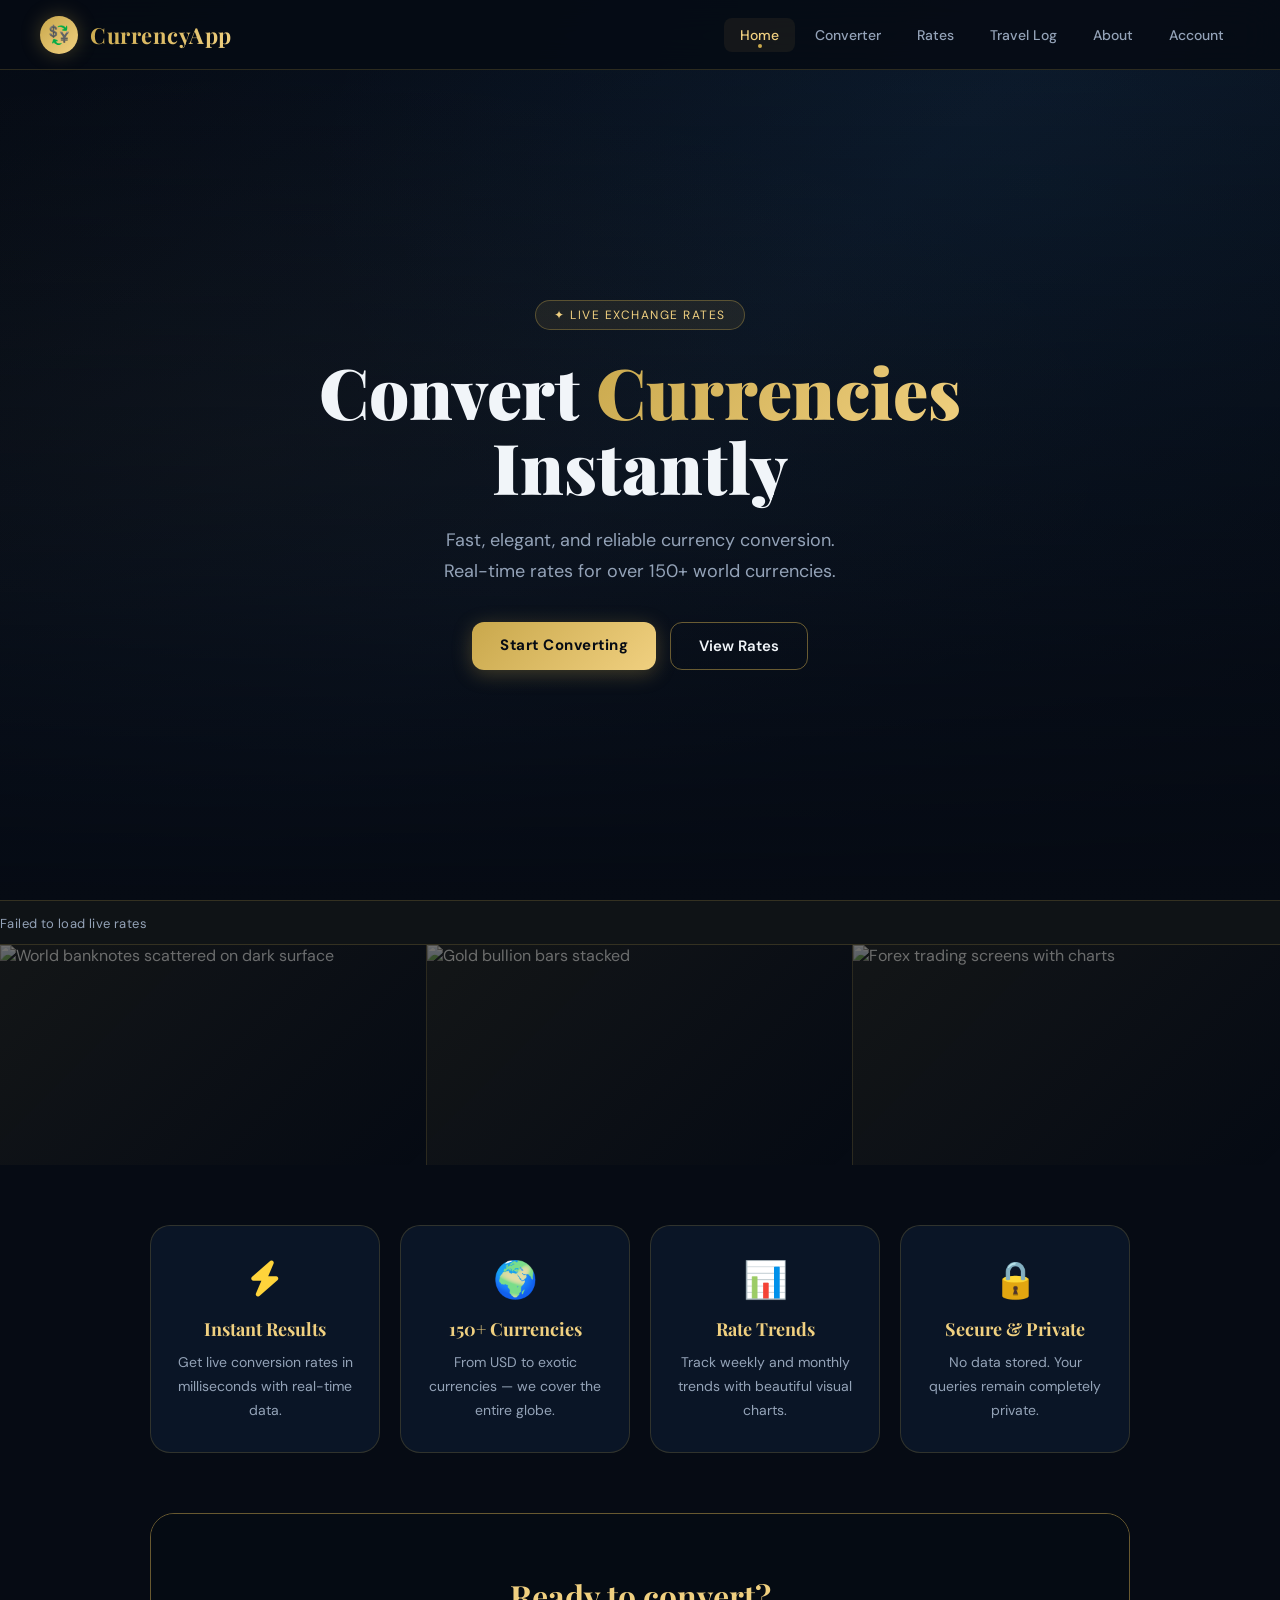
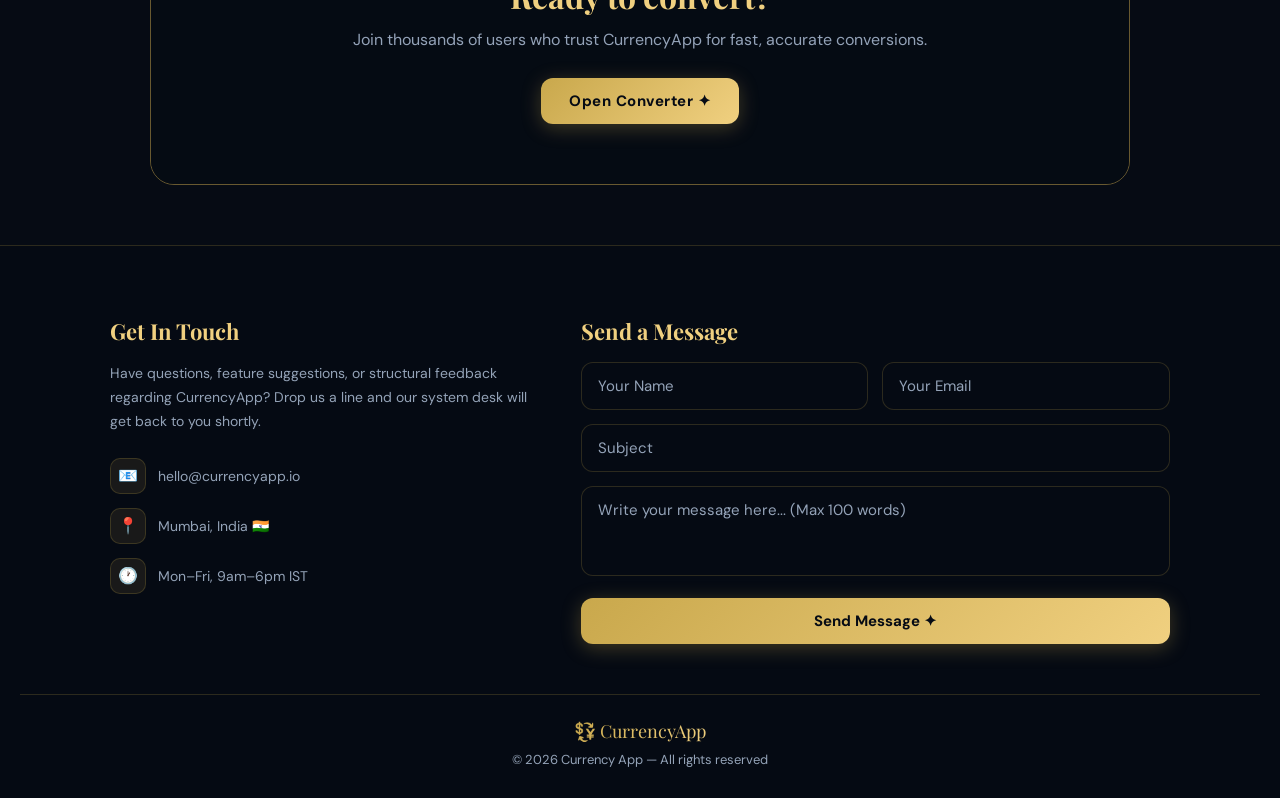
==== index.html @ 925cbc13 "first commit" ====
<!DOCTYPE html>
<html lang="en">
<head>
<meta charset="UTF-8">
<meta name="viewport" content="width=device-width, initial-scale=1.0">
<title>Currency Converter — Home</title>
<link rel="stylesheet" href="style.css">
<link rel="stylesheet"
href="https://cdnjs.cloudflare.com/ajax/libs/font-awesome/6.5.1/css/all.min.css">
<link rel="stylesheet" href="https://cdn.jsdelivr.net/npm/jsvectormap/dist/css/jsvectormap.min.css">
<script src="https://cdn.jsdelivr.net/npm/jsvectormap"></script>
<script src="https://cdn.jsdelivr.net/npm/jsvectormap/dist/maps/world-merc.js"></script>

<style>
  
.hero {
  position: relative;
  min-height: calc(100vh - 70px);
  display: flex;
  align-items: center;
  justify-content: center;
  text-align: center;
  overflow: hidden;
  padding: 60px 20px;
}
.hero-bg {
  position: absolute;
  inset: 0;
  z-index: 0;
  opacity: 1; 
  background: transparent;
}
.jvm-container {
  width: 100%;
  height: 100%;
}
@keyframes slowZoom {
  from { transform: scale(1.05); }
  to   { transform: scale(1.13); }
}
.hero-overlay {
  position: absolute;
  inset: 0;
  background: linear-gradient(to bottom, rgba(6,11,20,0.3) 0%, rgba(6,11,20,0.6) 60%, rgba(6,11,20,1) 100%);
  z-index: 1;
}
.hero-content { position: relative; z-index: 2; max-width: 720px; }
.hero-badge {
  display: inline-flex;
  align-items: center;
  gap: 8px;
  background: rgba(201,168,76,0.1);
  border: 1px solid rgba(201,168,76,0.35);
  border-radius: 100px;
  padding: 6px 18px;
  font-size: 12px;
  color: var(--gold-light);
  letter-spacing: 1.5px;
  text-transform: uppercase;
  margin-bottom: 24px;
  animation: fadeUp 0.5s ease both;
}
.hero h2 {
  font-family: 'Playfair Display', serif;
  font-size: clamp(40px, 6vw, 70px);
  font-weight: 900;
  line-height: 1.08;
  color: var(--text-bright);
  margin-bottom: 20px;
  animation: fadeUp 0.6s 0.1s ease both;
}
.hero h2 span {
  background: linear-gradient(135deg, var(--gold), var(--gold-light));
  -webkit-background-clip: text;
  -webkit-text-fill-color: transparent;
  background-clip: text;
}
.hero p {
  color: var(--text-muted);
  font-size: 18px;
  line-height: 1.7;
  margin-bottom: 36px;
  animation: fadeUp 0.6s 0.2s ease both;
}
.hero-buttons {
  display: flex;
  gap: 14px;
  justify-content: center;
  flex-wrap: wrap;
  animation: fadeUp 0.6s 0.3s ease both;
}
.btn-outline {
  display: inline-block;
  padding: 13px 28px;
  background: transparent;
  color: var(--text-bright);
  border: 1px solid var(--border-strong);
  border-radius: 12px;
  font-family: 'DM Sans', sans-serif;
  font-size: 15px;
  font-weight: 600;
  text-decoration: none;
  transition: all 0.25s ease;
}
.btn-outline:hover {
  background: rgba(255,255,255,0.05);
  border-color: var(--gold);
  color: var(--gold-light);
}
/* TICKER */
.ticker-strip {
  background: rgba(201,168,76,0.05);
  border-top: 1px solid var(--border);
  border-bottom: 1px solid var(--border);
  padding: 11px 0;
  overflow: hidden;
  white-space: nowrap;
}
.ticker-inner {
  display: inline-block;
  animation: ticker 30s linear infinite;
  font-size: 13px;
  color: var(--text-muted);
  letter-spacing: 0.4px;
}
.ticker-inner span { margin: 0 28px; }
.ticker-inner .up { color: #4ade80; }
.ticker-inner .down { color: #f87171; }
.ticker-inner .stable {
  color: #facc15;
}
@keyframes ticker { from { transform: translateX(0); } to { transform: translateX(-50%); } }
/* IMAGE STRIP */
.img-strip {
  display: grid;
  grid-template-columns: 1fr 1fr 1fr;
  height: 220px;
  overflow: hidden;
}
.img-strip div { overflow: hidden; position: relative; }
.img-strip div img {
  width: 100%;
  height: 100%;
  object-fit: cover;
  opacity: 0.55;
  filter: brightness(0.75) saturate(0.7);
  transition: transform 0.6s ease, opacity 0.4s;
}
.img-strip div:hover img { transform: scale(1.06); opacity: 0.75; }
.img-strip div::after {
  content: '';
  position: absolute;
  inset: 0;
  background: linear-gradient(135deg, rgba(201,168,76,0.07), transparent);
  pointer-events: none;
}
.img-strip div:not(:last-child) { border-right: 1px solid var(--border); }
/* FEATURES */
.features {
  display: grid;
  grid-template-columns: repeat(auto-fit, minmax(220px, 1fr));
  gap: 20px;
  padding: 60px 40px;
  max-width: 1060px;
  margin: 0 auto;
}
.feature-box {
  background: var(--bg-card);
  border: 1px solid var(--border);
  border-radius: 20px;
  padding: 30px 24px;
  text-align: center;
  transition: all 0.3s ease;
}
.feature-box:hover {
  border-color: var(--gold);
  transform: translateY(-6px);
  box-shadow: 0 16px 40px var(--gold-glow);
}
.feature-box .icon { font-size: 36px; margin-bottom: 14px; display: block; }
.feature-box h3 { font-family: 'Playfair Display', serif; font-size: 18px; color: var(--gold-light); margin-bottom: 10px; }
.feature-box p { color: var(--text-muted); font-size: 14px; line-height: 1.7; }
/* CTA */
.cta-section { max-width: 1060px; margin: 0 auto 60px; padding: 0 40px; }
.cta-inner {
  position: relative;
  border-radius: 24px;
  overflow: hidden;
  padding: 60px 50px;
  text-align: center;
  border: 1px solid var(--border-strong);
}
.cta-inner::before {
  content: '';
  position: absolute;
  inset: 0;
  /* Dark aerial city skyline at night — glittering gold lights */
  background: url('https://images.unsplash.com/photo-1477959858617-67f85cf4f1df?w=1200&auto=format&fit=crop&q=80') no-repeat center/cover;
  opacity: 0.18;
  z-index: 0;
}
.cta-inner::after {
  content: '';
  position: absolute;
  inset: 0;
  background: rgba(6,11,20,0.82);
  z-index: 1;
}
.cta-inner > * { position: relative; z-index: 2; }
.cta-inner h3 { font-family: 'Playfair Display', serif; font-size: 32px; color: var(--gold-light); margin-bottom: 12px; }
.cta-inner p { color: var(--text-muted); font-size: 16px; margin-bottom: 28px; }
</style>
</head>
<body>

<header>
  <div class="header-logo">
    <div class="logo-icon">💱</div>
    <h1>CurrencyApp</h1>
  </div>
  <nav>
  <a href="index.html" class="active">Home</a>
  <a href="converter.html">Converter</a>
  <a href="rates.html">Rates</a>
  <a href="travel.html">Travel Log</a>
  <a href="about.html">About</a>
  <a href="login.html" id="nav-auth-link">Account</a>
</nav>
</header>

<section class="hero">
  <div class="hero-bg" id="hero-map"></div>
  <div class="hero-overlay"></div>
  <div class="hero-content">
    <div class="hero-badge">✦ Live Exchange Rates</div>
    <h2>Convert <span>Currencies</span><br>Instantly</h2>
    <p>Fast, elegant, and reliable currency conversion.<br>Real-time rates for over 150+ world currencies.</p>
    <div class="hero-buttons">
      <a href="converter.html" class="btn">Start Converting</a>
      <a href="rates.html" class="btn-outline">View Rates</a>
    </div>
  </div>
</section>

<div class="ticker-strip">
  <div class="ticker-inner" id="ticker">
  </div>
</div>

<!-- 3 unique dark finance images -->
<div class="img-strip">
  <div><img src="https://images.unsplash.com/photo-1567427017947-545c5f8d16ad?w=600&auto=format&fit=crop&q=80" alt="World banknotes scattered on dark surface"></div>
  <div><img src="https://images.unsplash.com/photo-1610375461246-83df859d849d?w=600&auto=format&fit=crop&q=80" alt="Gold bullion bars stacked"></div>
  <div><img src="https://images.unsplash.com/photo-1611974789855-9c2a0a7236a3?w=600&auto=format&fit=crop&q=80" alt="Forex trading screens with charts"></div>
</div>

<div class="features">
  <div class="feature-box"><span class="icon"><i class="fa-solid fa-bolt" style="color: rgb(255,212,59)"></i></span><h3>Instant Results</h3><p>Get live conversion rates in milliseconds with real-time data.</p></div>
  <div class="feature-box"><span class="icon">🌍</span><h3>150+ Currencies</h3><p>From USD to exotic currencies — we cover the entire globe.</p></div>
  <div class="feature-box"><span class="icon">📊</span><h3>Rate Trends</h3><p>Track weekly and monthly trends with beautiful visual charts.</p></div>
  <div class="feature-box"><span class="icon">🔒</span><h3>Secure & Private</h3><p>No data stored. Your queries remain completely private.</p></div>
</div>

<div class="cta-section">
  <div class="cta-inner">
    <h3>Ready to convert?</h3>
    <p>Join thousands of users who trust CurrencyApp for fast, accurate conversions.</p>
    <a href="converter.html" class="btn">Open Converter ✦</a>
  </div>
</div>

<footer>
  <div class="footer-contact-wrapper">
    <div class="footer-info-col">
      <h3>Get In Touch</h3>
      <p>Have questions, feature suggestions, or structural feedback regarding CurrencyApp? Drop us a line and our system desk will get back to you shortly.</p>
      
      <div class="contact-detail">
        <div class="ico">📧</div>
        <span>hello@currencyapp.io</span>
      </div>
      <div class="contact-detail" style="margin-top: 12px;">
        <div class="ico">📍</div>
        <span>Mumbai, India 🇮🇳</span>
      </div>
      <div class="contact-detail" style="margin-top: 12px;">
        <div class="ico">🕐</div>
        <span>Mon–Fri, 9am–6pm IST</span>
      </div>
    </div>

    <div class="footer-form-col">
      <h3>Send a Message</h3>
      <div class="form-group">
        <div class="form-row">
          <input type="text" placeholder="Your Name" id="footer-name">
          <input type="email" placeholder="Your Email" id="footer-email">
        </div>
        <input type="text" placeholder="Subject" id="footer-subject">
        <textarea placeholder="Write your message here... (Max 100 words)" rows="3" id="footer-message" style="min-height: 90px;" oninput="optimizeTextArea(this)"></textarea>
        <button type="button" onclick="handleFooterSubmit(this)">Send Message ✦</button>
        <p id="footer-success-msg">✅ Message sent! We'll get back to you soon.</p>
      </div>
    </div>
  </div>

  <div class="footer-inner" style="margin-top: 30px; padding-top: 24px; border-top: 1px solid var(--border);">
    <div class="footer-logo">💱 CurrencyApp</div>
    <p>© 2026 Currency App — All rights reserved</p>
  </div>
</footer>
<script>
  function optimizeTextArea(element) {
  // 1. Automatic height adjustment
  element.style.height = 'auto';
  element.style.height = element.scrollHeight + 'px';

  // 2. Strict 100-word limit control
  const maxWords = 100;
  const wordsArray = element.value.trim().split(/\s+/);
  
  if (wordsArray.length > maxWords && wordsArray[0] !== "") {
    element.value = wordsArray.slice(0, maxWords).join(" ");
    
    // Re-trigger height check following text truncation
    element.style.height = 'auto';
    element.style.height = element.scrollHeight + 'px';
  }
}

function handleFooterSubmit(btn) {
  var name = document.getElementById('footer-name').value.trim();
  var email = document.getElementById('footer-email').value.trim();
  var msgBox = document.getElementById('footer-success-msg');
  
  if (!name || !email) {
    btn.textContent = 'Please fill required fields';
    setTimeout(function() { btn.textContent = 'Send Message ✦'; }, 2000);
    return;
  }
  
  btn.textContent = 'Sending...';
  btn.disabled = true;
  
  setTimeout(function() {
    btn.textContent = '✓ Sent!';
    msgBox.style.display = 'block';
    
    // Clean fields up automatically following a submission confirmation trigger 
    document.getElementById('footer-name').value = "";
    document.getElementById('footer-email').value = "";
    document.getElementById('footer-subject').value = "";
    document.getElementById('footer-message').value = "";
  }, 1000);
}

let previousRates = {};
let mapInstance = null; // Keeps track of our map instance

const currencyPairs = ["INR", "EUR", "GBP", "JPY", "AUD", "CAD", "AED", "SGD", "CHF"];

// Financial Hub coordinates for Map Markers [Latitude, Longitude]
const financialHubs = [
  { code: 'USD', name: 'New York (USD)', coords: [40.7128, -74.0060] },
  { code: 'INR', name: 'Mumbai (INR)', coords: [19.0760, 72.8777] },
  { code: 'GBP', name: 'London (GBP)', coords: [51.5074, -0.1278] },
  { code: 'EUR', name: 'Frankfurt (EUR)', coords: [50.1109, 8.6821] },
  { code: 'JPY', name: 'Tokyo (JPY)', coords: [35.6762, 139.6503] },
  { code: 'AUD', name: 'Sydney (AUD)', coords: [-33.8688, 151.2093] },
  { code: 'CAD', name: 'Toronto (CAD)', coords: [43.6532, -79.3832] },
  { code: 'AED', name: 'Dubai (AED)', coords: [25.2048, 55.2708] },
  { code: 'SGD', name: 'Singapore (SGD)', coords: [1.3521, 103.8198] }
];

async function loadTicker() {
  const ticker = document.getElementById("ticker");
  
  try {
    const response = await fetch("https://open.er-api.com/v6/latest/USD");
    const data = await response.json();
    let tickerHTML = "";
    currencyPairs.forEach(currency => {
      const rate = data.rates[currency];
      let symbol = "●";
      let className = "stable";
      const previous = previousRates[currency];

      if(previous !== undefined){
        if(rate > previous){ symbol = "▲"; className = "up"; }
        else if(rate < previous){ symbol = "▼"; className = "down"; }
      }
      previousRates[currency] = rate;
      tickerHTML += `<span>USD/${currency} &nbsp;<b class="${className}">${symbol} ${rate.toFixed(2)}</b></span>`;
    });
    ticker.innerHTML = tickerHTML + tickerHTML;
    renderWorldMap(data.rates);
  } catch (error) {
    console.log(error);
    ticker.innerHTML = "Failed to load live rates";
  }
}

function renderWorldMap(rates) {
  if (mapInstance) {
    document.getElementById('hero-map').innerHTML = '';
  }

  const updatedMarkers = financialHubs.map(hub => {
    const liveRate = hub.code === 'USD' ? 1.00 : rates[hub.code];
    return {
      name: `${hub.name}: ${liveRate ? liveRate.toFixed(2) : 'N/A'}`,
      coords: hub.coords
    };
  });

  mapInstance = new jsVectorMap({
    selector: '#hero-map',
    map: 'world_merc',
    backgroundColor: 'transparent',
    zoomOnScroll: false,
    zoomButtons: false,
    regionStyle: {
      initial: {
        fill: '#0f172a',          
        stroke: '#c9a84c',  
        strokeWidth: 0.4,
        fillOpacity: 0.85
      },
      hover: {
        fill: '#1e293b'
      }
    },
    markers: updatedMarkers,
    markerStyle: {
      initial: {
        fill: '#c9a84c', 
        stroke: 'rgba(240, 208, 128, 0.4)', 
        strokeWidth: 4,
        r: 5
      },
      hover: {
        fill: '#f0d080',   
        stroke: '#f0d080',
        strokeWidth: 2,
        r: 7
      }
    },
    labels: {
      markers: {
        render: marker => marker.name.split(':')[0] 
      }
    }
  });
}
loadTicker();
setInterval(loadTicker, 60000);
</script>
</body>
</html>
---- style.css ----
/* ================================
   CURRENCY APP — STYLE SHEET
   ================================ */

@import url('https://fonts.googleapis.com/css2?family=Playfair+Display:wght@400;700;900&family=DM+Sans:wght@300;400;500;600&display=swap');


/* ── 1. COLOR & THEME VARIABLES ──
   Define all colors here once.
   Use var(--name) anywhere below. */
:root {
  --bg-deep:       #060b14;               /* darkest background */
  --bg-dark:       #0d1a2d;               /* slightly lighter background */
  --bg-card:       rgba(13,26,45,0.75);   /* card/panel background */
  --gold:          #c9a84c;               /* main gold color */
  --gold-light:    #f0d080;               /* lighter gold for text */
  --gold-glow:     rgba(201,168,76,0.3);  /* gold glow for shadows */
  --text-bright:   #f1f5f9;              /* main white text */
  --text-muted:    #94a3b8;              /* grey/dim text */
  --border:        rgba(201,168,76,0.2);  /* subtle gold border */
  --border-strong: rgba(201,168,76,0.5);  /* brighter gold border */
  --shadow:        0 20px 60px rgba(0,0,0,0.8);
}


/* ── 2. RESET ──
   Remove default browser spacing on everything. */
*, *::before, *::after {
  box-sizing: border-box;
  margin: 0;
  padding: 0;
}

html { scroll-behavior: smooth; }


/* ── 3. BODY ──
   Base page styles + background gradient. */
body {
  font-family: 'DM Sans', sans-serif;
  background: var(--bg-deep);
  color: var(--text-bright);
  min-height: 100vh;
  overflow-x: hidden;
}

/* Decorative glowing gradient placed behind everything */
body::before {
  content: '';
  position: fixed;
  inset: 0;
  background:
    radial-gradient(ellipse at 20% 50%, rgba(201,168,76,0.06) 0%, transparent 60%),
    radial-gradient(ellipse at 80% 20%, rgba(56,189,248,0.05) 0%, transparent 50%),
    linear-gradient(135deg, #060b14 0%, #0d1a2d 50%, #060b14 100%);
  z-index: -2;
  pointer-events: none;
}


/* ── 4. HEADER ── */
header {
  position: sticky;
  top: 0;
  z-index: 100;
  height: 70px;
  padding: 0 40px;
  display: flex;
  align-items: center;
  justify-content: space-between;
  background: rgba(6,11,20,0.92);
  backdrop-filter: blur(20px);
  border-bottom: 1px solid var(--border);
}

/* Logo row (icon + app name) */
.header-logo { display: flex; align-items: center; gap: 12px; }

.logo-icon {
  width: 38px;
  height: 38px;
  border-radius: 50%;
  background: linear-gradient(135deg, var(--gold), var(--gold-light));
  display: flex;
  align-items: center;
  justify-content: center;
  font-size: 18px;
  box-shadow: 0 0 20px var(--gold-glow);
}

/* Reusable gold gradient text — used on h1, footer logo, banners */
.gold-text,
header h1,
footer .footer-logo {
  font-family: 'Playfair Display', serif;
  background: linear-gradient(135deg, var(--gold), var(--gold-light));
  -webkit-background-clip: text;
  -webkit-text-fill-color: transparent;
  background-clip: text;
}

header h1 { font-size: 22px; font-weight: 700; letter-spacing: 0.5px; }


/* ── 5. NAV LINKS ── */
nav { display: flex; align-items: center; gap: 4px; }

nav a {
  padding: 8px 16px;
  border-radius: 8px;
  color: var(--text-muted);
  text-decoration: none;
  font-size: 14px;
  font-weight: 500;
  position: relative;
  transition: all 0.25s ease;
}

nav a:hover,
nav a.active {
  color: var(--gold-light);
  background: rgba(201,168,76,0.08);
}

/* Small gold dot under active link */
nav a.active::after {
  content: '';
  position: absolute;
  bottom: 4px;
  left: 50%;
  transform: translateX(-50%);
  width: 4px;
  height: 4px;
  border-radius: 50%;
  background: var(--gold);
}


/* ── 6. FOOTER ── */
footer {
  margin-top: 60px;
  padding: 30px 20px;
  text-align: center;
  background: rgba(6,11,20,0.95);
  border-top: 1px solid var(--border);
}

footer .footer-inner { display: flex; flex-direction: column; align-items: center; gap: 8px; }
footer .footer-logo  { font-size: 18px; }
footer p             { color: var(--text-muted); font-size: 13px; }


/* ── 7. PAGE BANNER ──
   The big title area at the top of each page. */
.page-banner {
  position: relative;
  padding: 60px 40px;
  text-align: center;
  overflow: hidden;
}

/* Background image, dimmed */
.page-banner::before {
  content: '';
  position: absolute;
  inset: 0;
  background: url('currency-bg.png') no-repeat center/cover;
  opacity: 0.12;
  z-index: 0;
}

/* Fade-to-dark overlay at bottom */
.page-banner::after {
  content: '';
  position: absolute;
  inset: 0;
  background: linear-gradient(to bottom, transparent, var(--bg-deep));
  z-index: 1;
}

.page-banner .banner-content { position: relative; z-index: 2; }

.page-banner h2 {
  font-family: 'Playfair Display', serif;
  font-size: 42px;
  font-weight: 900;
  background: linear-gradient(135deg, var(--gold), var(--gold-light));
  -webkit-background-clip: text;
  -webkit-text-fill-color: transparent;
  background-clip: text;
  margin-bottom: 10px;
}

.page-banner p { color: var(--text-muted); font-size: 16px; max-width: 500px; margin: 0 auto; }


/* ── 8. LAYOUT HELPERS ── */

/* Centered content wrapper */
.container { max-width: 1100px; margin: 0 auto; padding: 40px 30px; }

/* Frosted glass card */
.glass-card {
  background: var(--bg-card);
  backdrop-filter: blur(16px);
  border: 1px solid var(--border);
  border-radius: 20px;
  padding: 32px;
  box-shadow: var(--shadow);
  transition: border-color 0.3s ease;
}
.glass-card:hover { border-color: var(--border-strong); }

/* Section heading with a line after it */
.section-title {
  font-family: 'Playfair Display', serif;
  font-size: 28px;
  font-weight: 700;
  color: var(--gold-light);
  margin-bottom: 24px;
  display: flex;
  align-items: center;
  gap: 12px;
}
.section-title::after {
  content: '';
  flex: 1;
  height: 1px;
  background: linear-gradient(to right, var(--border-strong), transparent);
}


/* ── 9. FORM ELEMENTS ──
   Shared styles for input, select, textarea. */
input, select, textarea {
  width: 100%;
  padding: 13px 16px;
  margin: 8px 0;
  border: 1px solid var(--border);
  border-radius: 12px;
  background: rgba(6,11,20,0.7);
  color: var(--text-bright);
  font-family: 'DM Sans', sans-serif;
  font-size: 15px;
  outline: none;
  transition: border-color 0.25s, box-shadow 0.25s;
}

input:focus, select:focus, textarea:focus {
  border-color: var(--gold);
  box-shadow: 0 0 0 3px var(--gold-glow);
}

input::placeholder, textarea::placeholder { color: var(--text-muted); }
select option { background: var(--bg-dark); }
textarea { 
  resize: none;            /* Disables the manual dragging cursor corner */
  min-height: 120px;       /* Keeps your current layout height */
  overflow-y: hidden;      /* Prevents ugly scrollbars from showing up while typing */
  transition: height 0.1s ease; /* Makes the automatic growth smooth */
}


/* ── 10. BUTTONS ──
   .btn = link-style button (inline)
   button = full-width form button */

/* Shared gold button styles */
.btn, button {
  background: linear-gradient(135deg, var(--gold), var(--gold-light));
  color: #060b14;
  border: none;
  border-radius: 12px;
  font-family: 'DM Sans', sans-serif;
  font-size: 15px;
  font-weight: 700;
  cursor: pointer;
  transition: all 0.25s ease;
  box-shadow: 0 4px 20px var(--gold-glow);
}

.btn         { display: inline-block; padding: 13px 28px; text-decoration: none; letter-spacing: 0.5px; }
button       { display: block; width: 100%; padding: 13px; margin-top: 8px; }

.btn:hover,
button:hover { transform: translateY(-2px); box-shadow: 0 8px 30px rgba(201,168,76,0.5); }
.btn:active  { transform: translateY(0); }


/* ── 11. TABLE ── */
.styled-table {
  width: 100%;
  border-collapse: collapse;
  background: var(--bg-card);
  border: 1px solid var(--border);
  border-radius: 16px;
  overflow: hidden;
}

.styled-table th {
  padding: 16px 20px;
  background: rgba(201,168,76,0.12);
  color: var(--gold-light);
  font-family: 'Playfair Display', serif;
  font-size: 14px;
  font-weight: 700;
  letter-spacing: 1px;
  text-transform: uppercase;
  text-align: left;
  border-bottom: 1px solid var(--border-strong);
}

.styled-table td {
  padding: 14px 20px;
  font-size: 15px;
  border-bottom: 1px solid var(--border);
  transition: background 0.2s;
}

.styled-table tr:last-child td { border-bottom: none; }
.styled-table tr:hover td      { background: rgba(201,168,76,0.05); }


/* ── 12. RATES PAGE ── */

/* Grid of small currency cards */
.rates-flex {
  display: grid;
  grid-template-columns: repeat(auto-fit, minmax(160px, 1fr));
  gap: 16px;
  margin-bottom: 40px;
}

.rate-card {
  background: var(--bg-card);
  border: 1px solid var(--border);
  border-radius: 16px;
  padding: 24px 16px;
  text-align: center;
  transition: all 0.3s ease;
}

.rate-card:hover {
  border-color: var(--gold);
  transform: translateY(-4px);
  box-shadow: 0 12px 30px var(--gold-glow);
}

.rate-card .flag { font-size: 28px; margin-bottom: 8px; }
.rate-card h3    { font-size: 13px; color: var(--text-muted); margin-bottom: 8px; }
.rate-card p     { font-family: 'Playfair Display', serif; font-size: 22px; color: var(--gold-light); }

/* Grid of trend chart cards */
.graphs { display: grid; grid-template-columns: repeat(auto-fit, minmax(280px, 1fr)); gap: 20px; margin-top: 20px; }

.graph-card {
  background: var(--bg-card);
  border: 1px solid var(--border);
  border-radius: 16px;
  padding: 20px;
  transition: border-color 0.3s;
}
.graph-card:hover    { border-color: var(--border-strong); }
.graph-card h3       { font-family: 'Playfair Display', serif; color: var(--gold-light); font-size: 16px; margin-bottom: 14px; }
.graph-card img      { width: 100%; border-radius: 10px; opacity: 0.9; }


/* ── 13. CONVERTER PAGE ── */
.converter-wrapper {
  display: flex;
  justify-content: center;
  align-items: center;
  min-height: calc(100vh - 200px);
  padding: 40px 20px;
}

.converter-card {
  display: flex;
  flex-direction: column;
  gap: 16px;
  width: 100%;
  max-width: 420px;
  padding: 36px;
  background: var(--bg-card);
  backdrop-filter: blur(20px);
  border: 1px solid var(--border);
  border-radius: 24px;
  box-shadow: 0 24px 60px rgba(0,0,0,0.8), 0 0 40px var(--gold-glow);
}

.converter-card h2 { font-family: 'Playfair Display', serif; font-size: 24px; text-align: center; color: var(--gold-light); }

/* Side-by-side amount input + currency selector */
.row               { display: flex; gap: 10px; }
.row input         { flex: 2; margin: 0; }
.row select        { flex: 1; margin: 0; }

/* Swap icon between the two rows */
.swap              { text-align: center; font-size: 24px; cursor: pointer; color: var(--gold); transition: transform 0.3s, color 0.3s; user-select: none; }
.swap:hover        { transform: rotate(180deg); color: var(--gold-light); }

/* Result display box */
.result {
  text-align: center;
  font-family: 'Playfair Display', serif;
  font-size: 20px;
  color: var(--gold-light);
  padding: 16px;
  background: rgba(201,168,76,0.07);
  border: 1px solid var(--border);
  border-radius: 12px;
}


/* ── 14. ABOUT PAGE ── */
.about-grid          { display: grid; grid-template-columns: 1fr 1fr; gap: 30px; margin-bottom: 40px; }

.about-image-wrap    { border-radius: 20px; overflow: hidden; border: 1px solid var(--border); position: relative; }
.about-image-wrap img { width: 100%; height: 100%; object-fit: cover; display: block; opacity: 0.85; }

/* Subtle gold tint overlay on image */
.about-image-wrap::after {
  content: '';
  position: absolute;
  inset: 0;
  background: linear-gradient(135deg, rgba(201,168,76,0.1), transparent);
  pointer-events: none;
}

.about-text h2 { font-family: 'Playfair Display', serif; font-size: 32px; font-weight: 900; color: var(--gold-light); margin-bottom: 16px; line-height: 1.2; }
.about-text p  { color: var(--text-muted); font-size: 16px; line-height: 1.8; margin-bottom: 14px; }

/* List of features with icon boxes */
.feature-list     { list-style: none; display: flex; flex-direction: column; gap: 12px; margin-top: 20px; }
.feature-list li  { display: flex; align-items: center; gap: 12px; font-size: 15px; }
.feature-list .icon {
  width: 36px; height: 36px;
  border-radius: 10px;
  background: rgba(201,168,76,0.12);
  border: 1px solid var(--border);
  display: flex; align-items: center; justify-content: center;
  font-size: 16px; flex-shrink: 0;
}

/* Stats row (3 numbered boxes) */
.stats-row       { display: grid; grid-template-columns: repeat(3, 1fr); gap: 20px; margin-top: 30px; }
.stat-box        { background: var(--bg-card); border: 1px solid var(--border); border-radius: 16px; padding: 24px; text-align: center; }
.stat-box .num   { font-family: 'Playfair Display', serif; font-size: 36px; font-weight: 900; color: var(--gold-light); }
.stat-box .label { color: var(--text-muted); font-size: 13px; margin-top: 4px; }


/* ── 15. CONTACT PAGE ── */
.contact-grid    { display: grid; grid-template-columns: 1fr 1.5fr; gap: 30px; align-items: start; }

.contact-info h3 { font-family: 'Playfair Display', serif; font-size: 22px; color: var(--gold-light); margin-bottom: 16px; }
.contact-info p  { color: var(--text-muted); font-size: 15px; line-height: 1.7; margin-bottom: 24px; }

/* Row with icon + text (email, address, etc.) */
.contact-detail  { display: flex; align-items: center; gap: 12px; margin-bottom: 14px; font-size: 14px; color: var(--text-muted); }
.contact-detail .ico {
  width: 36px; height: 36px;
  border-radius: 10px;
  background: rgba(201,168,76,0.1);
  border: 1px solid var(--border);
  display: flex; align-items: center; justify-content: center;
  font-size: 16px;
}

/* Contact form layout */
.form-group          { display: flex; flex-direction: column; gap: 14px; }
.form-row            { display: grid; grid-template-columns: 1fr 1fr; gap: 14px; }
.form-group input,
.form-group textarea { margin: 0; }

/* Image at top of contact info column */
.contact-image     { width: 100%; border-radius: 16px; overflow: hidden; margin-bottom: 24px; border: 1px solid var(--border); }
.contact-image img { width: 100%; height: 180px; object-fit: cover; opacity: 0.7; display: block; }


/* ── 16. ANIMATION ──
   Pages fade up when they load. */
@keyframes fadeUp {
  from { opacity: 0; transform: translateY(24px); }
  to   { opacity: 1; transform: translateY(0); }
}

.container, .converter-wrapper, .page-banner { animation: fadeUp 0.5s ease both; }


/* ── 17. RESPONSIVE (mobile screens) ── */
@media (max-width: 768px) {
  header             { padding: 12px 16px; flex-wrap: wrap; height: auto; gap: 10px; }
  header h1          { font-size: 18px; }
  nav                { flex-wrap: wrap; gap: 2px; }
  nav a              { padding: 6px 10px; font-size: 13px; }
  .page-banner h2    { font-size: 28px; }
  .about-grid,
  .contact-grid      { grid-template-columns: 1fr; }
  .stats-row         { grid-template-columns: 1fr 1fr; }
  .form-row          { grid-template-columns: 1fr; }
}
.search-box{
  margin-bottom:30px;
  display:flex;
  justify-content:center;
}

.search-box input{
  width:320px;
  max-width:90%;
  padding:14px 18px;
  border:none;
  outline:none;
  border-radius:12px;
  background:#1e293b;
  color:white;
  font-size:16px;
  border:1px solid rgba(255,255,255,0.08);
  transition:0.3s;
}

.search-box input:focus{
  border-color:#c9a84c;
  box-shadow:
    0 0 10px rgba(201,168,76,0.3);
}
/* ── UNIVERSAL FOOTER CONTACT INTEGRATION ── */
.footer-contact-wrapper {
  max-width: 1100px;
  margin: 0 auto;
  padding: 40px 20px 20px 20px;
  display: grid;
  grid-template-columns: 1fr 1.4fr;
  gap: 50px;
  text-align: left;
}

.footer-info-col h3, 
.footer-form-col h3 {
  font-family: 'Playfair Display', serif;
  color: var(--gold-light);
  margin-bottom: 16px;
  font-size: 22px;
}

.footer-info-col p {
  color: var(--text-muted);
  font-size: 14px;
  line-height: 1.7;
  margin-bottom: 24px;
}

#footer-success-msg {
  display: none;
  text-align: center;
  color: var(--gold-light);
  font-size: 14px;
  margin-top: 6px;
  padding: 12px;
  background: rgba(201,168,76,0.07);
  border-radius: 10px;
  border: 1px solid var(--border);
}

@media (max-width: 768px) {
  .footer-contact-wrapper {
    grid-template-columns: 1fr;
    gap: 36px;
    padding: 30px 10px;
  }
}
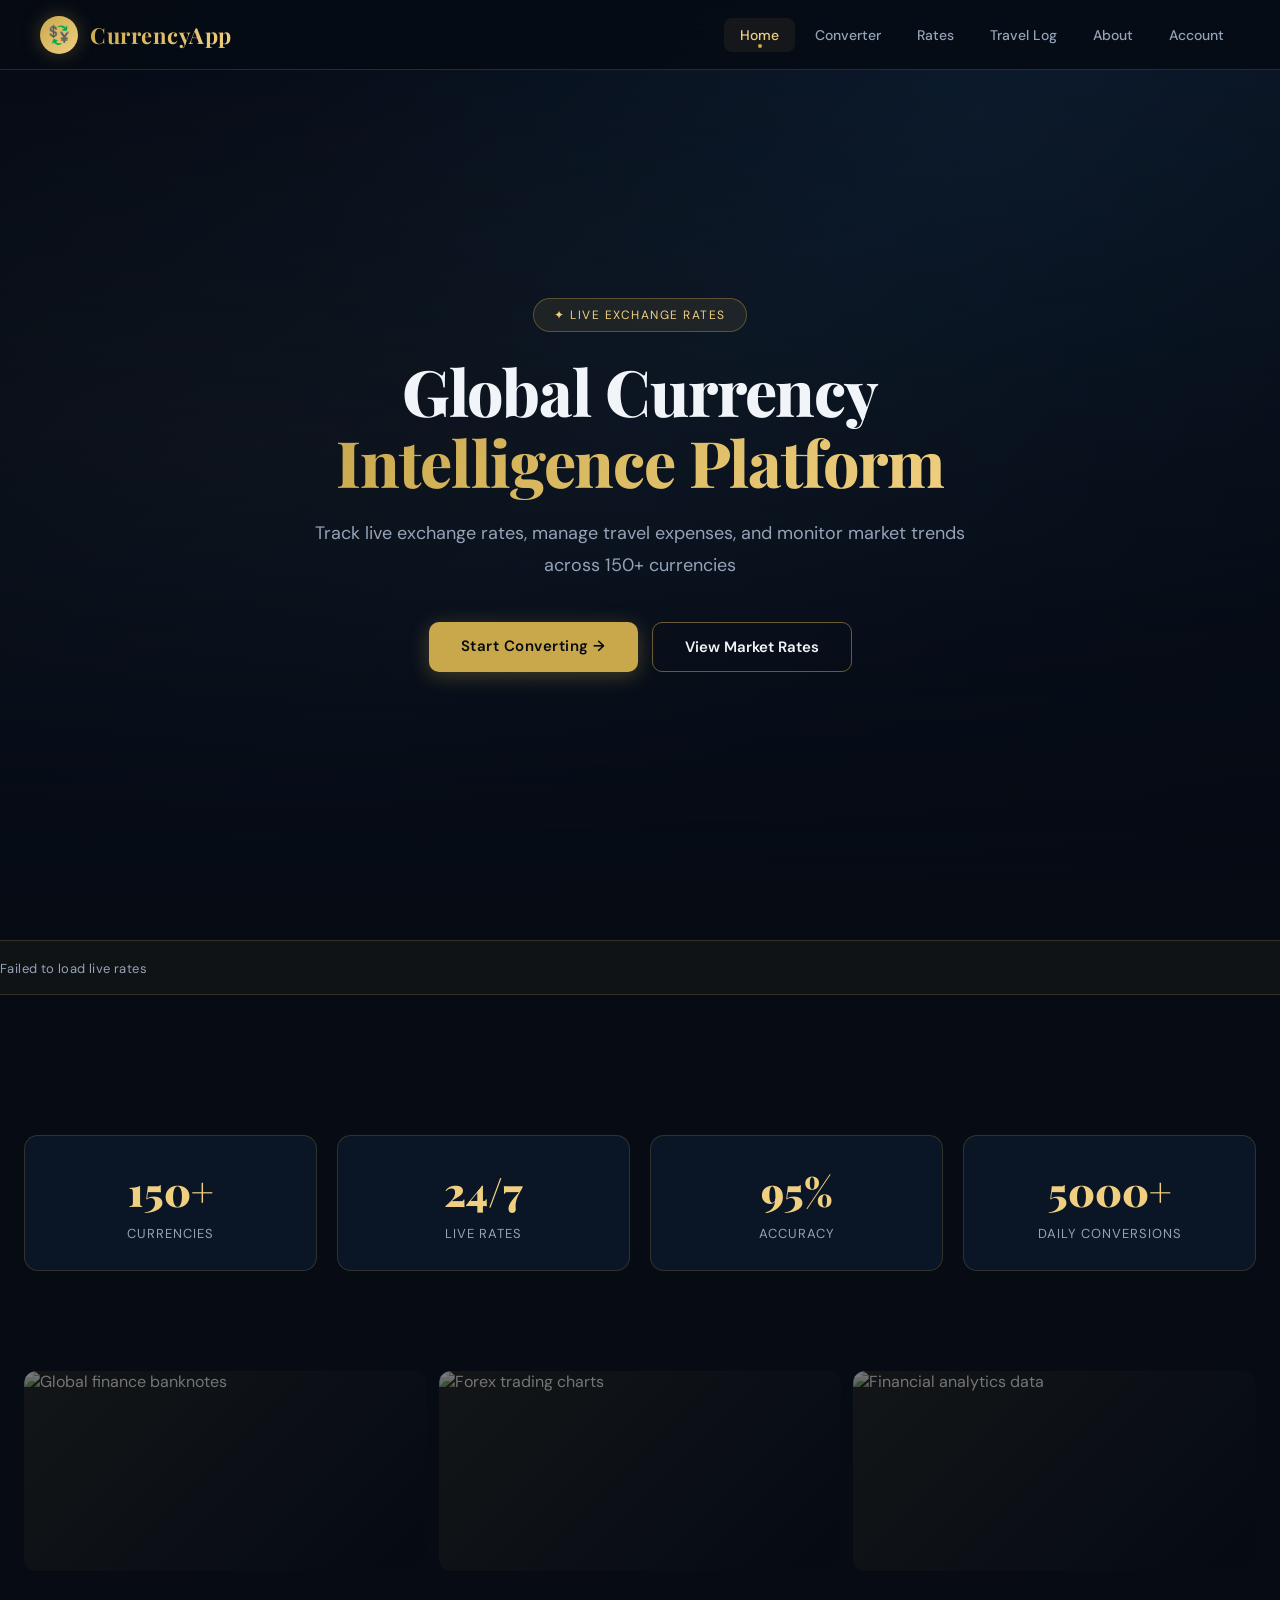
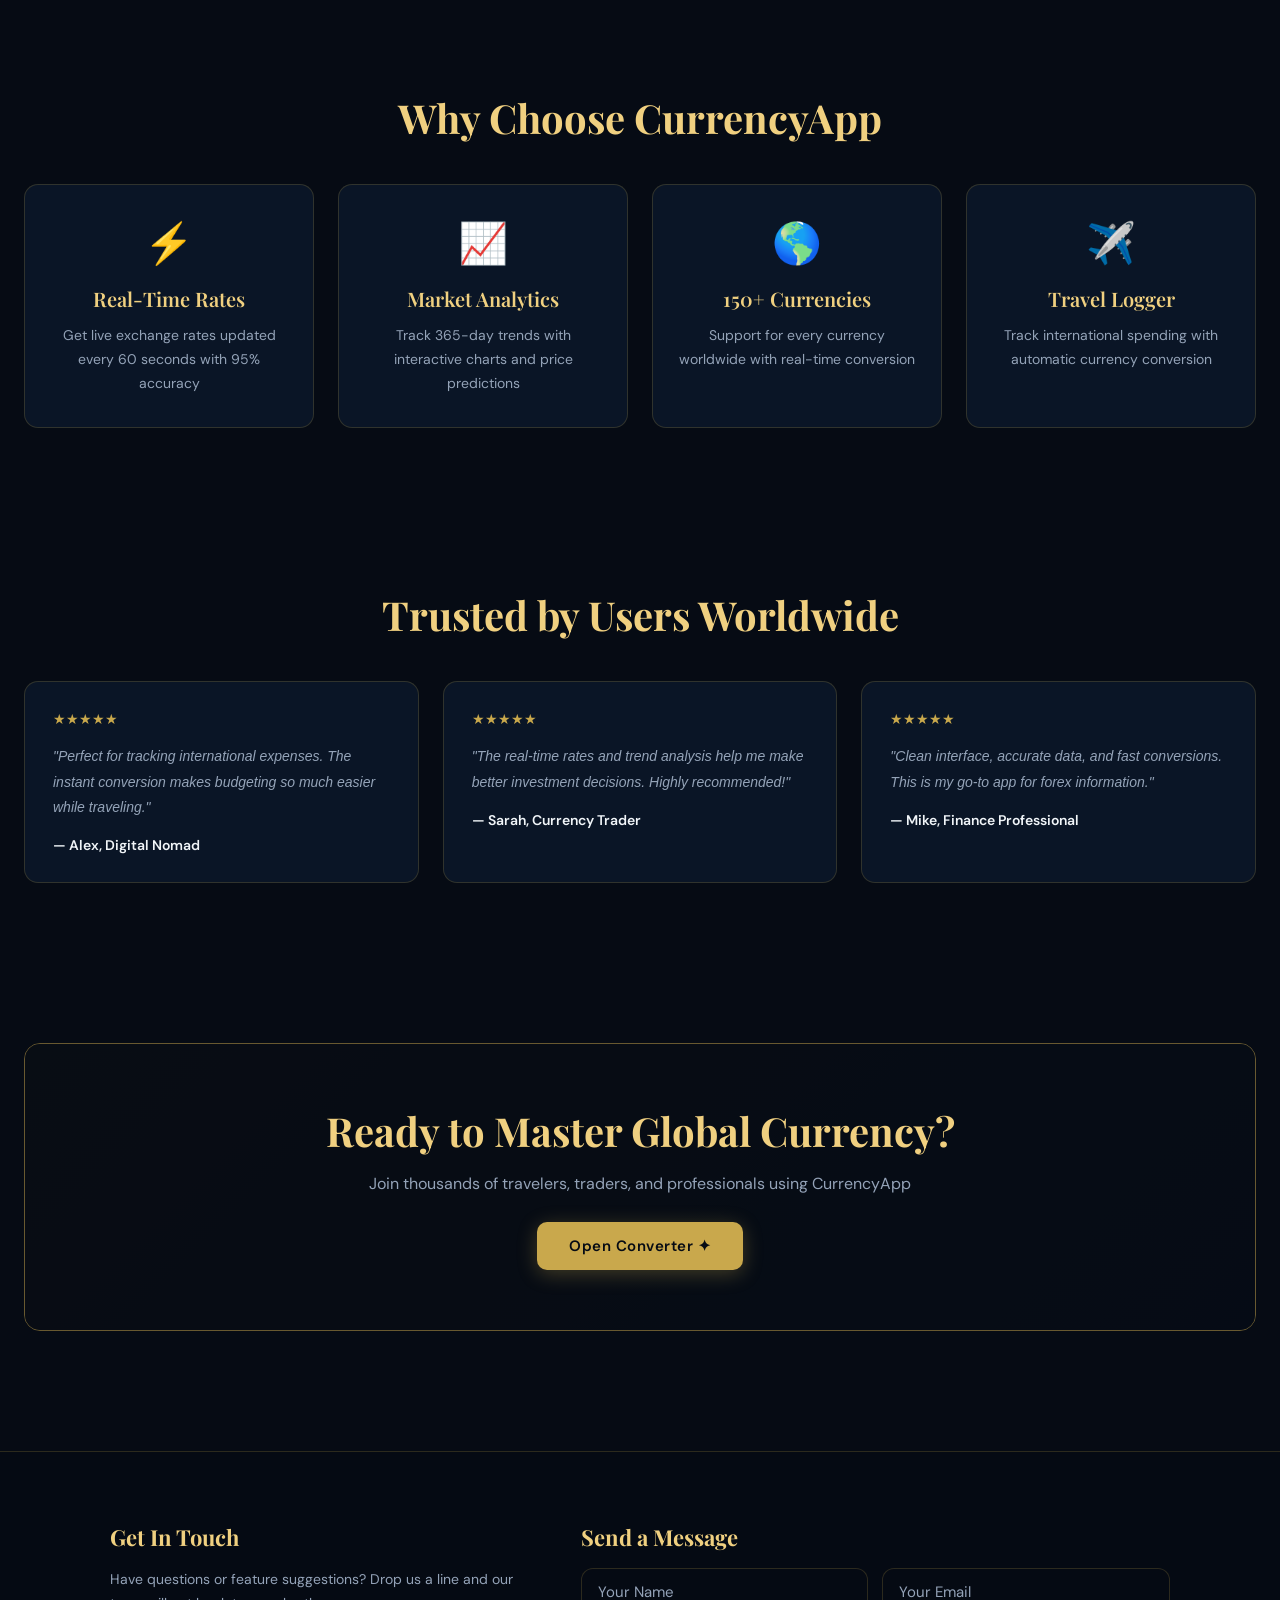
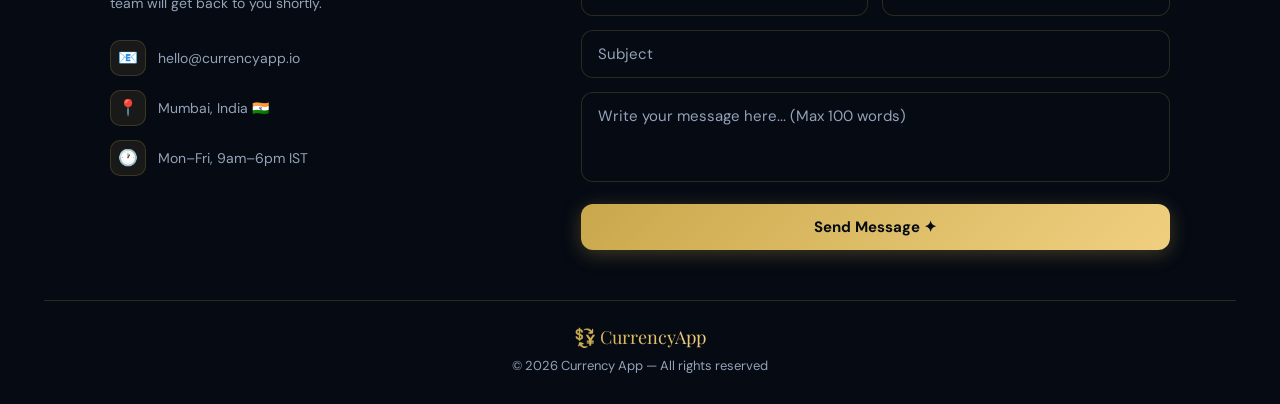
==== commit 0efeb26d: "Updated website design" ====
--- a/index.html
+++ b/index.html
@@ -1,459 +1,887 @@
 <!DOCTYPE html>
 <html lang="en">
 <head>
-<meta charset="UTF-8">
-<meta name="viewport" content="width=device-width, initial-scale=1.0">
-<title>Currency Converter — Home</title>
-<link rel="stylesheet" href="style.css">
-<link rel="stylesheet"
-href="https://cdnjs.cloudflare.com/ajax/libs/font-awesome/6.5.1/css/all.min.css">
-<link rel="stylesheet" href="https://cdn.jsdelivr.net/npm/jsvectormap/dist/css/jsvectormap.min.css">
-<script src="https://cdn.jsdelivr.net/npm/jsvectormap"></script>
-<script src="https://cdn.jsdelivr.net/npm/jsvectormap/dist/maps/world-merc.js"></script>
-
-<style>
-  
-.hero {
-  position: relative;
-  min-height: calc(100vh - 70px);
-  display: flex;
-  align-items: center;
-  justify-content: center;
-  text-align: center;
-  overflow: hidden;
-  padding: 60px 20px;
-}
-.hero-bg {
-  position: absolute;
-  inset: 0;
-  z-index: 0;
-  opacity: 1; 
-  background: transparent;
-}
-.jvm-container {
-  width: 100%;
-  height: 100%;
-}
-@keyframes slowZoom {
-  from { transform: scale(1.05); }
-  to   { transform: scale(1.13); }
-}
-.hero-overlay {
-  position: absolute;
-  inset: 0;
-  background: linear-gradient(to bottom, rgba(6,11,20,0.3) 0%, rgba(6,11,20,0.6) 60%, rgba(6,11,20,1) 100%);
-  z-index: 1;
-}
-.hero-content { position: relative; z-index: 2; max-width: 720px; }
-.hero-badge {
-  display: inline-flex;
-  align-items: center;
-  gap: 8px;
-  background: rgba(201,168,76,0.1);
-  border: 1px solid rgba(201,168,76,0.35);
-  border-radius: 100px;
-  padding: 6px 18px;
-  font-size: 12px;
-  color: var(--gold-light);
-  letter-spacing: 1.5px;
-  text-transform: uppercase;
-  margin-bottom: 24px;
-  animation: fadeUp 0.5s ease both;
-}
-.hero h2 {
-  font-family: 'Playfair Display', serif;
-  font-size: clamp(40px, 6vw, 70px);
-  font-weight: 900;
-  line-height: 1.08;
-  color: var(--text-bright);
-  margin-bottom: 20px;
-  animation: fadeUp 0.6s 0.1s ease both;
-}
-.hero h2 span {
-  background: linear-gradient(135deg, var(--gold), var(--gold-light));
-  -webkit-background-clip: text;
-  -webkit-text-fill-color: transparent;
-  background-clip: text;
-}
-.hero p {
-  color: var(--text-muted);
-  font-size: 18px;
-  line-height: 1.7;
-  margin-bottom: 36px;
-  animation: fadeUp 0.6s 0.2s ease both;
-}
-.hero-buttons {
-  display: flex;
-  gap: 14px;
-  justify-content: center;
-  flex-wrap: wrap;
-  animation: fadeUp 0.6s 0.3s ease both;
-}
-.btn-outline {
-  display: inline-block;
-  padding: 13px 28px;
-  background: transparent;
-  color: var(--text-bright);
-  border: 1px solid var(--border-strong);
-  border-radius: 12px;
-  font-family: 'DM Sans', sans-serif;
-  font-size: 15px;
-  font-weight: 600;
-  text-decoration: none;
-  transition: all 0.25s ease;
-}
-.btn-outline:hover {
-  background: rgba(255,255,255,0.05);
-  border-color: var(--gold);
-  color: var(--gold-light);
-}
-/* TICKER */
-.ticker-strip {
-  background: rgba(201,168,76,0.05);
-  border-top: 1px solid var(--border);
-  border-bottom: 1px solid var(--border);
-  padding: 11px 0;
-  overflow: hidden;
-  white-space: nowrap;
-}
-.ticker-inner {
-  display: inline-block;
-  animation: ticker 30s linear infinite;
-  font-size: 13px;
-  color: var(--text-muted);
-  letter-spacing: 0.4px;
-}
-.ticker-inner span { margin: 0 28px; }
-.ticker-inner .up { color: #4ade80; }
-.ticker-inner .down { color: #f87171; }
-.ticker-inner .stable {
-  color: #facc15;
-}
-@keyframes ticker { from { transform: translateX(0); } to { transform: translateX(-50%); } }
-/* IMAGE STRIP */
-.img-strip {
-  display: grid;
-  grid-template-columns: 1fr 1fr 1fr;
-  height: 220px;
-  overflow: hidden;
-}
-.img-strip div { overflow: hidden; position: relative; }
-.img-strip div img {
-  width: 100%;
-  height: 100%;
-  object-fit: cover;
-  opacity: 0.55;
-  filter: brightness(0.75) saturate(0.7);
-  transition: transform 0.6s ease, opacity 0.4s;
-}
-.img-strip div:hover img { transform: scale(1.06); opacity: 0.75; }
-.img-strip div::after {
-  content: '';
-  position: absolute;
-  inset: 0;
-  background: linear-gradient(135deg, rgba(201,168,76,0.07), transparent);
-  pointer-events: none;
-}
-.img-strip div:not(:last-child) { border-right: 1px solid var(--border); }
-/* FEATURES */
-.features {
-  display: grid;
-  grid-template-columns: repeat(auto-fit, minmax(220px, 1fr));
-  gap: 20px;
-  padding: 60px 40px;
-  max-width: 1060px;
-  margin: 0 auto;
-}
-.feature-box {
-  background: var(--bg-card);
-  border: 1px solid var(--border);
-  border-radius: 20px;
-  padding: 30px 24px;
-  text-align: center;
-  transition: all 0.3s ease;
-}
-.feature-box:hover {
-  border-color: var(--gold);
-  transform: translateY(-6px);
-  box-shadow: 0 16px 40px var(--gold-glow);
-}
-.feature-box .icon { font-size: 36px; margin-bottom: 14px; display: block; }
-.feature-box h3 { font-family: 'Playfair Display', serif; font-size: 18px; color: var(--gold-light); margin-bottom: 10px; }
-.feature-box p { color: var(--text-muted); font-size: 14px; line-height: 1.7; }
-/* CTA */
-.cta-section { max-width: 1060px; margin: 0 auto 60px; padding: 0 40px; }
-.cta-inner {
-  position: relative;
-  border-radius: 24px;
-  overflow: hidden;
-  padding: 60px 50px;
-  text-align: center;
-  border: 1px solid var(--border-strong);
-}
-.cta-inner::before {
-  content: '';
-  position: absolute;
-  inset: 0;
-  /* Dark aerial city skyline at night — glittering gold lights */
-  background: url('https://images.unsplash.com/photo-1477959858617-67f85cf4f1df?w=1200&auto=format&fit=crop&q=80') no-repeat center/cover;
-  opacity: 0.18;
-  z-index: 0;
-}
-.cta-inner::after {
-  content: '';
-  position: absolute;
-  inset: 0;
-  background: rgba(6,11,20,0.82);
-  z-index: 1;
-}
-.cta-inner > * { position: relative; z-index: 2; }
-.cta-inner h3 { font-family: 'Playfair Display', serif; font-size: 32px; color: var(--gold-light); margin-bottom: 12px; }
-.cta-inner p { color: var(--text-muted); font-size: 16px; margin-bottom: 28px; }
-</style>
+    <meta charset="UTF-8">
+    <meta name="viewport" content="width=device-width, initial-scale=1.0">
+    <title>CurrencyApp — Global Currency Intelligence Platform</title>
+    <link rel="stylesheet" href="style.css">
+    <link rel="stylesheet" href="https://cdnjs.cloudflare.com/ajax/libs/font-awesome/6.5.1/css/all.min.css">
+    <link rel="stylesheet" href="https://cdn.jsdelivr.net/npm/jsvectormap/dist/css/jsvectormap.min.css">
+    <script src="https://cdn.jsdelivr.net/npm/jsvectormap"></script>
+    <script src="https://cdn.jsdelivr.net/npm/jsvectormap/dist/maps/world-merc.js"></script>
+
+    <style>
+        /* ═══════════════════════════════════════════════════════════════ */
+        /* SPACING & CONTAINER FIXES */
+        /* ═══════════════════════════════════════════════════════════════ */
+
+        .container {
+            max-width: 1280px;
+            margin: 0 auto;
+            padding: 0 24px;
+        }
+
+        /* ═══════════════════════════════════════════════════════════════ */
+        /* HERO SECTION - PREMIUM */
+        /* ═══════════════════════════════════════════════════════════════ */
+
+        .hero {
+            position: relative;
+            min-height: calc(100vh - 70px);
+            display: flex;
+            align-items: center;
+            justify-content: center;
+            text-align: center;
+            overflow: hidden;
+            padding: 60px 24px;
+        }
+
+        .hero-bg {
+            position: absolute;
+            inset: 0;
+            z-index: 0;
+            opacity: 1;
+            background: transparent;
+        }
+
+        .jvm-container {
+            width: 100%;
+            height: 100%;
+        }
+
+        @keyframes slowZoom {
+            from { transform: scale(1.05); }
+            to { transform: scale(1.13); }
+        }
+
+        .hero-overlay {
+            position: absolute;
+            inset: 0;
+            background: linear-gradient(to bottom, rgba(6,11,20,0.3) 0%, rgba(6,11,20,0.6) 60%, rgba(6,11,20,1) 100%);
+            z-index: 1;
+        }
+
+        .hero-content {
+            position: relative;
+            z-index: 2;
+            max-width: 800px;
+            animation: fadeInUp 0.8s ease both;
+        }
+
+        .hero-badge {
+            display: inline-flex;
+            align-items: center;
+            gap: 8px;
+            background: rgba(201,168,76,0.1);
+            border: 1px solid rgba(201,168,76,0.35);
+            border-radius: 100px;
+            padding: 8px 20px;
+            font-size: 12px;
+            color: var(--gold-light);
+            letter-spacing: 1.5px;
+            text-transform: uppercase;
+            margin-bottom: 24px;
+            animation: fadeUp 0.5s ease both;
+        }
+
+        /* TYPOGRAPHY HIERARCHY */
+        .hero h1 {
+            font-family: 'Playfair Display', serif;
+            font-size: 4rem;
+            font-weight: 800;
+            line-height: 1.1;
+            color: var(--text-bright);
+            margin-bottom: 20px;
+            animation: fadeUp 0.6s 0.1s ease both;
+            letter-spacing: -1px;
+        }
+
+        .hero h1 span {
+            background: linear-gradient(135deg, var(--gold), var(--gold-light));
+            -webkit-background-clip: text;
+            -webkit-text-fill-color: transparent;
+            background-clip: text;
+        }
+
+        .hero-subtitle {
+            font-size: 18px;
+            line-height: 1.8;
+            color: var(--text-muted);
+            margin-bottom: 40px;
+            animation: fadeUp 0.6s 0.2s ease both;
+            max-width: 700px;
+            margin-left: auto;
+            margin-right: auto;
+        }
+
+        @keyframes fadeUp {
+            from {
+                opacity: 0;
+                transform: translateY(20px);
+            }
+            to {
+                opacity: 1;
+                transform: translateY(0);
+            }
+        }
+
+        .hero-buttons {
+            display: flex;
+            gap: 14px;
+            justify-content: center;
+            flex-wrap: wrap;
+            animation: fadeUp 0.6s 0.3s ease both;
+        }
+
+        .btn {
+            display: inline-block;
+            padding: 14px 32px;
+            background: var(--gold);
+            color: var(--bg-deep);
+            border: none;
+            border-radius: 10px;
+            font-family: 'DM Sans', sans-serif;
+            font-size: 15px;
+            font-weight: 600;
+            text-decoration: none;
+            cursor: pointer;
+            transition: all 0.3s ease;
+        }
+
+        .btn:hover {
+            background: var(--gold-light);
+            transform: translateY(-3px);
+            box-shadow: 0 12px 30px rgba(201,168,76,0.3);
+        }
+
+        .btn-outline {
+            display: inline-block;
+            padding: 14px 32px;
+            background: transparent;
+            color: var(--text-bright);
+            border: 1px solid var(--border-strong);
+            border-radius: 10px;
+            font-family: 'DM Sans', sans-serif;
+            font-size: 15px;
+            font-weight: 600;
+            text-decoration: none;
+            cursor: pointer;
+            transition: all 0.3s ease;
+        }
+
+        .btn-outline:hover {
+            background: rgba(255,255,255,0.05);
+            border-color: var(--gold);
+            color: var(--gold-light);
+        }
+
+        /* ═══════════════════════════════════════════════════════════════ */
+        /* STATS CARDS - NEW */
+        /* ═══════════════════════════════════════════════════════════════ */
+
+        .stats-section {
+            padding: 60px 0;
+            margin-top: 40px;
+        }
+
+        .stats-grid {
+            display: grid;
+            grid-template-columns: repeat(auto-fit, minmax(240px, 1fr));
+            gap: 20px;
+            margin-top: 40px;
+        }
+
+        .stat-card {
+            background: var(--bg-card);
+            border: 1px solid var(--border);
+            border-radius: 14px;
+            padding: 28px;
+            text-align: center;
+            transition: all 0.3s ease;
+        }
+
+        .stat-card:hover {
+            border-color: var(--gold);
+            transform: translateY(-8px);
+            box-shadow: 0 12px 30px rgba(201,168,76,0.2);
+        }
+
+        .stat-number {
+            font-family: 'Playfair Display', serif;
+            font-size: 2.5rem;
+            font-weight: 900;
+            color: var(--gold-light);
+            margin-bottom: 8px;
+        }
+
+        .stat-label {
+            color: var(--text-muted);
+            font-size: 13px;
+            text-transform: uppercase;
+            letter-spacing: 1px;
+        }
+
+        /* ═══════════════════════════════════════════════════════════════ */
+        /* TICKER SECTION - NEW */
+        /* ═══════════════════════════════════════════════════════════════ */
+
+        .ticker-strip {
+            background: rgba(201,168,76,0.05);
+            border-top: 1px solid var(--border);
+            border-bottom: 1px solid var(--border);
+            padding: 16px 0;
+            overflow: hidden;
+            white-space: nowrap;
+            margin: 40px 0;
+        }
+
+        .ticker-inner {
+            display: inline-block;
+            animation: ticker 30s linear infinite;
+            font-size: 13px;
+            color: var(--text-muted);
+            letter-spacing: 0.4px;
+        }
+
+        .ticker-inner span {
+            margin: 0 32px;
+            display: inline-block;
+        }
+
+        .ticker-inner .up {
+            color: #4ade80;
+            font-weight: 600;
+        }
+
+        .ticker-inner .down {
+            color: #f87171;
+            font-weight: 600;
+        }
+
+        .ticker-inner .stable {
+            color: #facc15;
+        }
+
+        @keyframes ticker {
+            from { transform: translateX(0); }
+            to { transform: translateX(-50%); }
+        }
+
+        /* ═══════════════════════════════════════════════════════════════ */
+        /* IMAGE STRIP - IMPROVED */
+        /* ═══════════════════════════════════════════════════════════════ */
+
+        .img-strip {
+            display: grid;
+            grid-template-columns: repeat(3, 1fr);
+            height: 200px;
+            overflow: hidden;
+            gap: 12px;
+            margin: 40px 0 60px 0;
+            border-radius: 12px;
+        }
+
+        .img-strip div {
+            overflow: hidden;
+            position: relative;
+            border-radius: 12px;
+        }
+
+        .img-strip div img {
+            width: 100%;
+            height: 100%;
+            object-fit: cover;
+            opacity: 0.60;
+            filter: brightness(0.75) saturate(0.75);
+            transition: transform 0.6s ease, opacity 0.4s;
+        }
+
+        .img-strip div:hover img {
+            transform: scale(1.08);
+            opacity: 0.85;
+        }
+
+        .img-strip div::after {
+            content: '';
+            position: absolute;
+            inset: 0;
+            background: linear-gradient(135deg, rgba(201,168,76,0.07), transparent);
+            pointer-events: none;
+        }
+
+        /* ═══════════════════════════════════════════════════════════════ */
+        /* FEATURES SECTION */
+        /* ═══════════════════════════════════════════════════════════════ */
+
+        .features {
+            padding: 60px 0;
+            margin: 40px 0;
+        }
+
+        .features-title {
+            font-family: 'Playfair Display', serif;
+            font-size: 2.5rem;
+            font-weight: 700;
+            color: var(--gold-light);
+            text-align: center;
+            margin-bottom: 40px;
+        }
+
+        .features-grid {
+            display: grid;
+            grid-template-columns: repeat(auto-fit, minmax(240px, 1fr));
+            gap: 24px;
+        }
+
+        .feature-box {
+            background: var(--bg-card);
+            border: 1px solid var(--border);
+            border-radius: 14px;
+            padding: 32px 24px;
+            text-align: center;
+            transition: all 0.3s ease;
+        }
+
+        .feature-box:hover {
+            border-color: var(--gold);
+            transform: translateY(-8px);
+            box-shadow: 0 12px 30px rgba(201,168,76,0.2);
+        }
+
+        .feature-box .icon {
+            font-size: 40px;
+            margin-bottom: 16px;
+            display: block;
+        }
+
+        .feature-box h3 {
+            font-family: 'Playfair Display', serif;
+            font-size: 1.25rem;
+            font-weight: 600;
+            color: var(--gold-light);
+            margin-bottom: 12px;
+        }
+
+        .feature-box p {
+            color: var(--text-muted);
+            font-size: 14px;
+            line-height: 1.7;
+        }
+
+        /* ═══════════════════════════════════════════════════════════════ */
+        /* CTA SECTION */
+        /* ═══════════════════════════════════════════════════════════════ */
+
+        .cta-section {
+            padding: 60px 0;
+            margin: 40px 0;
+        }
+
+        .cta-inner {
+            position: relative;
+            border-radius: 16px;
+            overflow: hidden;
+            padding: 60px;
+            text-align: center;
+            border: 1px solid var(--border-strong);
+        }
+
+        .cta-inner::before {
+            content: '';
+            position: absolute;
+            inset: 0;
+            background: linear-gradient(135deg, rgba(201,168,76,0.1), rgba(56,189,248,0.05));
+            z-index: 0;
+        }
+
+        .cta-inner::after {
+            content: '';
+            position: absolute;
+            inset: 0;
+            background: rgba(6,11,20,0.85);
+            z-index: 1;
+        }
+
+        .cta-inner > * {
+            position: relative;
+            z-index: 2;
+        }
+
+        .cta-inner h3 {
+            font-family: 'Playfair Display', serif;
+            font-size: 2.5rem;
+            color: var(--gold-light);
+            margin-bottom: 16px;
+        }
+
+        .cta-inner p {
+            color: var(--text-muted);
+            font-size: 16px;
+            margin-bottom: 28px;
+        }
+
+        /* ═══════════════════════════════════════════════════════════════ */
+        /* TESTIMONIALS - NEW */
+        /* ═══════════════════════════════════════════════════════════════ */
+
+        .testimonials-section {
+            padding: 60px 0;
+            margin: 40px 0;
+        }
+
+        .testimonials-title {
+            font-family: 'Playfair Display', serif;
+            font-size: 2.5rem;
+            font-weight: 700;
+            color: var(--gold-light);
+            text-align: center;
+            margin-bottom: 40px;
+        }
+
+        .testimonials-grid {
+            display: grid;
+            grid-template-columns: repeat(auto-fit, minmax(280px, 1fr));
+            gap: 24px;
+        }
+
+        .testimonial-card {
+            background: var(--bg-card);
+            border: 1px solid var(--border);
+            border-radius: 14px;
+            padding: 28px;
+            transition: all 0.3s ease;
+        }
+
+        .testimonial-card:hover {
+            border-color: var(--gold);
+            box-shadow: 0 12px 30px rgba(201,168,76,0.2);
+        }
+
+        .stars {
+            color: var(--gold);
+            font-size: 14px;
+            margin-bottom: 16px;
+        }
+
+        .testimonial-text {
+            color: var(--text-muted);
+            font-size: 14px;
+            line-height: 1.8;
+            margin-bottom: 16px;
+            font-style: italic;
+        }
+
+        .testimonial-author {
+            color: var(--text-bright);
+            font-weight: 600;
+            font-size: 14px;
+        }
+
+        /* ═══════════════════════════════════════════════════════════════ */
+        /* MARKET SUMMARY - NEW */
+        /* ═══════════════════════════════════════════════════════════════ */
+
+        .market-summary {
+            background: var(--bg-card);
+            border: 1px solid var(--border);
+            border-radius: 14px;
+            padding: 28px;
+            margin-bottom: 40px;
+        }
+
+        .market-summary h3 {
+            font-family: 'Playfair Display', serif;
+            font-size: 1.5rem;
+            font-weight: 700;
+            color: var(--gold-light);
+            margin-bottom: 20px;
+        }
+
+        .market-items {
+            display: grid;
+            grid-template-columns: repeat(auto-fit, minmax(150px, 1fr));
+            gap: 20px;
+            margin-bottom: 20px;
+        }
+
+        .market-item {
+            background: rgba(6,11,20,0.5);
+            padding: 16px;
+            border-radius: 8px;
+            text-align: center;
+        }
+
+        .market-rate {
+            font-size: 20px;
+            font-weight: 700;
+            color: var(--text-bright);
+            margin-bottom: 4px;
+        }
+
+        .market-currency {
+            font-size: 12px;
+            color: var(--text-muted);
+            text-transform: uppercase;
+            letter-spacing: 1px;
+        }
+
+        .market-timestamp {
+            font-size: 12px;
+            color: var(--text-muted);
+            text-align: center;
+            padding-top: 16px;
+            border-top: 1px solid var(--border);
+        }
+
+        /* ═══════════════════════════════════════════════════════════════ */
+        /* RESPONSIVE */
+        /* ═══════════════════════════════════════════════════════════════ */
+
+        @media (max-width: 768px) {
+            .hero h1 {
+                font-size: 2.5rem;
+            }
+
+            .features-title,
+            .testimonials-title,
+            .cta-inner h3 {
+                font-size: 2rem;
+            }
+
+            .img-strip {
+                height: 150px;
+                gap: 8px;
+            }
+
+            .stats-grid {
+                gap: 16px;
+            }
+
+            .cta-inner {
+                padding: 40px 24px;
+            }
+        }
+    </style>
 </head>
 <body>
 
 <header>
-  <div class="header-logo">
-    <div class="logo-icon">💱</div>
-    <h1>CurrencyApp</h1>
-  </div>
-  <nav>
-  <a href="index.html" class="active">Home</a>
-  <a href="converter.html">Converter</a>
-  <a href="rates.html">Rates</a>
-  <a href="travel.html">Travel Log</a>
-  <a href="about.html">About</a>
-  <a href="login.html" id="nav-auth-link">Account</a>
-</nav>
+    <div class="header-logo">
+        <div class="logo-icon">💱</div>
+        <h1>CurrencyApp</h1>
+    </div>
+    <nav>
+        <a href="index.html" class="active">Home</a>
+        <a href="converter.html">Converter</a>
+        <a href="rates.html">Rates</a>
+        <a href="travel.html">Travel Log</a>
+        <a href="about.html">About</a>
+        <a href="login.html" id="nav-auth-link">Account</a>
+    </nav>
 </header>
 
+<!-- ═══════════════════════════════════════════════════════════════ -->
+<!-- HERO SECTION - PREMIUM -->
+<!-- ═══════════════════════════════════════════════════════════════ -->
+
 <section class="hero">
-  <div class="hero-bg" id="hero-map"></div>
-  <div class="hero-overlay"></div>
-  <div class="hero-content">
-    <div class="hero-badge">✦ Live Exchange Rates</div>
-    <h2>Convert <span>Currencies</span><br>Instantly</h2>
-    <p>Fast, elegant, and reliable currency conversion.<br>Real-time rates for over 150+ world currencies.</p>
-    <div class="hero-buttons">
-      <a href="converter.html" class="btn">Start Converting</a>
-      <a href="rates.html" class="btn-outline">View Rates</a>
+    <div class="hero-bg" id="hero-map"></div>
+    <div class="hero-overlay"></div>
+    <div class="hero-content">
+        <div class="hero-badge">✦ Live Exchange Rates</div>
+        <h1>Global Currency <span>Intelligence Platform</span></h1>
+        <p class="hero-subtitle">
+            Track live exchange rates, manage travel expenses,
+            and monitor market trends across 150+ currencies
+        </p>
+        <div class="hero-buttons">
+            <a href="converter.html" class="btn">Start Converting →</a>
+            <a href="rates.html" class="btn-outline">View Market Rates</a>
+        </div>
     </div>
-  </div>
 </section>
 
+<!-- ═══════════════════════════════════════════════════════════════ -->
+<!-- LIVE TICKER -->
+<!-- ═══════════════════════════════════════════════════════════════ -->
+
 <div class="ticker-strip">
-  <div class="ticker-inner" id="ticker">
-  </div>
+    <div class="ticker-inner" id="ticker">
+    </div>
 </div>
 
-<!-- 3 unique dark finance images -->
-<div class="img-strip">
-  <div><img src="https://images.unsplash.com/photo-1567427017947-545c5f8d16ad?w=600&auto=format&fit=crop&q=80" alt="World banknotes scattered on dark surface"></div>
-  <div><img src="https://images.unsplash.com/photo-1610375461246-83df859d849d?w=600&auto=format&fit=crop&q=80" alt="Gold bullion bars stacked"></div>
-  <div><img src="https://images.unsplash.com/photo-1611974789855-9c2a0a7236a3?w=600&auto=format&fit=crop&q=80" alt="Forex trading screens with charts"></div>
+<!-- ═══════════════════════════════════════════════════════════════ -->
+<!-- STATS CARDS -->
+<!-- ═══════════════════════════════════════════════════════════════ -->
+
+<section class="stats-section">
+    <div class="container">
+        <div class="stats-grid">
+            <div class="stat-card">
+                <div class="stat-number">150+</div>
+                <div class="stat-label">Currencies</div>
+            </div>
+            <div class="stat-card">
+                <div class="stat-number">24/7</div>
+                <div class="stat-label">Live Rates</div>
+            </div>
+            <div class="stat-card">
+                <div class="stat-number">95%</div>
+                <div class="stat-label">Accuracy</div>
+            </div>
+            <div class="stat-card">
+                <div class="stat-number">5000+</div>
+                <div class="stat-label">Daily Conversions</div>
+            </div>
+        </div>
+    </div>
+</section>
+
+<!-- ═══════════════════════════════════════════════════════════════ -->
+<!-- IMAGE STRIP - CONSISTENT FINANCE THEME -->
+<!-- ═══════════════════════════════════════════════════════════════ -->
+
+<div class="container">
+    <div class="img-strip">
+        <div><img src="https://images.unsplash.com/photo-1567427017947-545c5f8d16ad?w=600&auto=format&fit=crop&q=80" alt="Global finance banknotes"></div>
+        <div><img src="https://images.unsplash.com/photo-1611974789855-9c2a0a7236a3?w=600&auto=format&fit=crop&q=80" alt="Forex trading charts"></div>
+        <div><img src="https://images.unsplash.com/photo-1642543492481-44e81e3914a7?w=600&auto=format&fit=crop&q=80" alt="Financial analytics data"></div>
+    </div>
 </div>
 
-<div class="features">
-  <div class="feature-box"><span class="icon"><i class="fa-solid fa-bolt" style="color: rgb(255,212,59)"></i></span><h3>Instant Results</h3><p>Get live conversion rates in milliseconds with real-time data.</p></div>
-  <div class="feature-box"><span class="icon">🌍</span><h3>150+ Currencies</h3><p>From USD to exotic currencies — we cover the entire globe.</p></div>
-  <div class="feature-box"><span class="icon">📊</span><h3>Rate Trends</h3><p>Track weekly and monthly trends with beautiful visual charts.</p></div>
-  <div class="feature-box"><span class="icon">🔒</span><h3>Secure & Private</h3><p>No data stored. Your queries remain completely private.</p></div>
+<!-- ═══════════════════════════════════════════════════════════════ -->
+<!-- FEATURES SECTION -->
+<!-- ═══════════════════════════════════════════════════════════════ -->
+
+<section class="features">
+    <div class="container">
+        <h2 class="features-title">Why Choose CurrencyApp</h2>
+        <div class="features-grid">
+            <div class="feature-box">
+                <span class="icon">⚡</span>
+                <h3>Real-Time Rates</h3>
+                <p>Get live exchange rates updated every 60 seconds with 95% accuracy</p>
+            </div>
+            <div class="feature-box">
+                <span class="icon">📈</span>
+                <h3>Market Analytics</h3>
+                <p>Track 365-day trends with interactive charts and price predictions</p>
+            </div>
+            <div class="feature-box">
+                <span class="icon">🌎</span>
+                <h3>150+ Currencies</h3>
+                <p>Support for every currency worldwide with real-time conversion</p>
+            </div>
+            <div class="feature-box">
+                <span class="icon">✈️</span>
+                <h3>Travel Logger</h3>
+                <p>Track international spending with automatic currency conversion</p>
+            </div>
+        </div>
+    </div>
+</section>
+
+<!-- ═══════════════════════════════════════════════════════════════ -->
+<!-- TESTIMONIALS SECTION - NEW -->
+<!-- ═══════════════════════════════════════════════════════════════ -->
+
+<section class="testimonials-section">
+    <div class="container">
+        <h2 class="testimonials-title">Trusted by Users Worldwide</h2>
+        <div class="testimonials-grid">
+            <div class="testimonial-card">
+                <div class="stars">★★★★★</div>
+                <p class="testimonial-text">"Perfect for tracking international expenses. The instant conversion makes budgeting so much easier while traveling."</p>
+                <div class="testimonial-author">— Alex, Digital Nomad</div>
+            </div>
+            <div class="testimonial-card">
+                <div class="stars">★★★★★</div>
+                <p class="testimonial-text">"The real-time rates and trend analysis help me make better investment decisions. Highly recommended!"</p>
+                <div class="testimonial-author">— Sarah, Currency Trader</div>
+            </div>
+            <div class="testimonial-card">
+                <div class="stars">★★★★★</div>
+                <p class="testimonial-text">"Clean interface, accurate data, and fast conversions. This is my go-to app for forex information."</p>
+                <div class="testimonial-author">— Mike, Finance Professional</div>
+            </div>
+        </div>
+    </div>
+</section>
+
+<!-- ═══════════════════════════════════════════════════════════════ -->
+<!-- CTA SECTION -->
+<!-- ═══════════════════════════════════════════════════════════════ -->
+
+<div class="container">
+    <section class="cta-section">
+        <div class="cta-inner">
+            <h3>Ready to Master Global Currency?</h3>
+            <p>Join thousands of travelers, traders, and professionals using CurrencyApp</p>
+            <a href="converter.html" class="btn">Open Converter ✦</a>
+        </div>
+    </section>
 </div>
 
-<div class="cta-section">
-  <div class="cta-inner">
-    <h3>Ready to convert?</h3>
-    <p>Join thousands of users who trust CurrencyApp for fast, accurate conversions.</p>
-    <a href="converter.html" class="btn">Open Converter ✦</a>
-  </div>
-</div>
+<!-- ═══════════════════════════════════════════════════════════════ -->
+<!-- FOOTER -->
+<!-- ═══════════════════════════════════════════════════════════════ -->
 
 <footer>
-  <div class="footer-contact-wrapper">
-    <div class="footer-info-col">
-      <h3>Get In Touch</h3>
-      <p>Have questions, feature suggestions, or structural feedback regarding CurrencyApp? Drop us a line and our system desk will get back to you shortly.</p>
-      
-      <div class="contact-detail">
-        <div class="ico">📧</div>
-        <span>hello@currencyapp.io</span>
-      </div>
-      <div class="contact-detail" style="margin-top: 12px;">
-        <div class="ico">📍</div>
-        <span>Mumbai, India 🇮🇳</span>
-      </div>
-      <div class="contact-detail" style="margin-top: 12px;">
-        <div class="ico">🕐</div>
-        <span>Mon–Fri, 9am–6pm IST</span>
-      </div>
+    <div class="container">
+        <div class="footer-contact-wrapper">
+            <div class="footer-info-col">
+                <h3>Get In Touch</h3>
+                <p>Have questions or feature suggestions? Drop us a line and our team will get back to you shortly.</p>
+                
+                <div class="contact-detail">
+                    <div class="ico">📧</div>
+                    <span>hello@currencyapp.io</span>
+                </div>
+                <div class="contact-detail" style="margin-top: 12px;">
+                    <div class="ico">📍</div>
+                    <span>Mumbai, India 🇮🇳</span>
+                </div>
+                <div class="contact-detail" style="margin-top: 12px;">
+                    <div class="ico">🕐</div>
+                    <span>Mon–Fri, 9am–6pm IST</span>
+                </div>
+            </div>
+
+            <div class="footer-form-col">
+                <h3>Send a Message</h3>
+                <div class="form-group">
+                    <div class="form-row">
+                        <input type="text" placeholder="Your Name" id="footer-name">
+                        <input type="email" placeholder="Your Email" id="footer-email">
+                    </div>
+                    <input type="text" placeholder="Subject" id="footer-subject">
+                    <textarea placeholder="Write your message here... (Max 100 words)" rows="3" id="footer-message" style="min-height: 90px;" oninput="optimizeTextArea(this)"></textarea>
+                    <button type="button" onclick="handleFooterSubmit(this)">Send Message ✦</button>
+                    <p id="footer-success-msg">✅ Message sent! We'll get back to you soon.</p>
+                </div>
+            </div>
+        </div>
+
+        <div class="footer-inner" style="margin-top: 30px; padding-top: 24px; border-top: 1px solid var(--border);">
+            <div class="footer-logo">💱 CurrencyApp</div>
+            <p>© 2026 Currency App — All rights reserved</p>
+        </div>
     </div>
-
-    <div class="footer-form-col">
-      <h3>Send a Message</h3>
-      <div class="form-group">
-        <div class="form-row">
-          <input type="text" placeholder="Your Name" id="footer-name">
-          <input type="email" placeholder="Your Email" id="footer-email">
-        </div>
-        <input type="text" placeholder="Subject" id="footer-subject">
-        <textarea placeholder="Write your message here... (Max 100 words)" rows="3" id="footer-message" style="min-height: 90px;" oninput="optimizeTextArea(this)"></textarea>
-        <button type="button" onclick="handleFooterSubmit(this)">Send Message ✦</button>
-        <p id="footer-success-msg">✅ Message sent! We'll get back to you soon.</p>
-      </div>
-    </div>
-  </div>
-
-  <div class="footer-inner" style="margin-top: 30px; padding-top: 24px; border-top: 1px solid var(--border);">
-    <div class="footer-logo">💱 CurrencyApp</div>
-    <p>© 2026 Currency App — All rights reserved</p>
-  </div>
 </footer>
+
 <script>
-  function optimizeTextArea(element) {
-  // 1. Automatic height adjustment
-  element.style.height = 'auto';
-  element.style.height = element.scrollHeight + 'px';
-
-  // 2. Strict 100-word limit control
-  const maxWords = 100;
-  const wordsArray = element.value.trim().split(/\s+/);
-  
-  if (wordsArray.length > maxWords && wordsArray[0] !== "") {
-    element.value = wordsArray.slice(0, maxWords).join(" ");
-    
-    // Re-trigger height check following text truncation
-    element.style.height = 'auto';
-    element.style.height = element.scrollHeight + 'px';
-  }
-}
-
-function handleFooterSubmit(btn) {
-  var name = document.getElementById('footer-name').value.trim();
-  var email = document.getElementById('footer-email').value.trim();
-  var msgBox = document.getElementById('footer-success-msg');
-  
-  if (!name || !email) {
-    btn.textContent = 'Please fill required fields';
-    setTimeout(function() { btn.textContent = 'Send Message ✦'; }, 2000);
-    return;
-  }
-  
-  btn.textContent = 'Sending...';
-  btn.disabled = true;
-  
-  setTimeout(function() {
-    btn.textContent = '✓ Sent!';
-    msgBox.style.display = 'block';
-    
-    // Clean fields up automatically following a submission confirmation trigger 
-    document.getElementById('footer-name').value = "";
-    document.getElementById('footer-email').value = "";
-    document.getElementById('footer-subject').value = "";
-    document.getElementById('footer-message').value = "";
-  }, 1000);
-}
-
-let previousRates = {};
-let mapInstance = null; // Keeps track of our map instance
-
-const currencyPairs = ["INR", "EUR", "GBP", "JPY", "AUD", "CAD", "AED", "SGD", "CHF"];
-
-// Financial Hub coordinates for Map Markers [Latitude, Longitude]
-const financialHubs = [
-  { code: 'USD', name: 'New York (USD)', coords: [40.7128, -74.0060] },
-  { code: 'INR', name: 'Mumbai (INR)', coords: [19.0760, 72.8777] },
-  { code: 'GBP', name: 'London (GBP)', coords: [51.5074, -0.1278] },
-  { code: 'EUR', name: 'Frankfurt (EUR)', coords: [50.1109, 8.6821] },
-  { code: 'JPY', name: 'Tokyo (JPY)', coords: [35.6762, 139.6503] },
-  { code: 'AUD', name: 'Sydney (AUD)', coords: [-33.8688, 151.2093] },
-  { code: 'CAD', name: 'Toronto (CAD)', coords: [43.6532, -79.3832] },
-  { code: 'AED', name: 'Dubai (AED)', coords: [25.2048, 55.2708] },
-  { code: 'SGD', name: 'Singapore (SGD)', coords: [1.3521, 103.8198] }
-];
-
-async function loadTicker() {
-  const ticker = document.getElementById("ticker");
-  
-  try {
-    const response = await fetch("https://open.er-api.com/v6/latest/USD");
-    const data = await response.json();
-    let tickerHTML = "";
-    currencyPairs.forEach(currency => {
-      const rate = data.rates[currency];
-      let symbol = "●";
-      let className = "stable";
-      const previous = previousRates[currency];
-
-      if(previous !== undefined){
-        if(rate > previous){ symbol = "▲"; className = "up"; }
-        else if(rate < previous){ symbol = "▼"; className = "down"; }
-      }
-      previousRates[currency] = rate;
-      tickerHTML += `<span>USD/${currency} &nbsp;<b class="${className}">${symbol} ${rate.toFixed(2)}</b></span>`;
-    });
-    ticker.innerHTML = tickerHTML + tickerHTML;
-    renderWorldMap(data.rates);
-  } catch (error) {
-    console.log(error);
-    ticker.innerHTML = "Failed to load live rates";
-  }
-}
-
-function renderWorldMap(rates) {
-  if (mapInstance) {
-    document.getElementById('hero-map').innerHTML = '';
-  }
-
-  const updatedMarkers = financialHubs.map(hub => {
-    const liveRate = hub.code === 'USD' ? 1.00 : rates[hub.code];
-    return {
-      name: `${hub.name}: ${liveRate ? liveRate.toFixed(2) : 'N/A'}`,
-      coords: hub.coords
-    };
-  });
-
-  mapInstance = new jsVectorMap({
-    selector: '#hero-map',
-    map: 'world_merc',
-    backgroundColor: 'transparent',
-    zoomOnScroll: false,
-    zoomButtons: false,
-    regionStyle: {
-      initial: {
-        fill: '#0f172a',          
-        stroke: '#c9a84c',  
-        strokeWidth: 0.4,
-        fillOpacity: 0.85
-      },
-      hover: {
-        fill: '#1e293b'
-      }
-    },
-    markers: updatedMarkers,
-    markerStyle: {
-      initial: {
-        fill: '#c9a84c', 
-        stroke: 'rgba(240, 208, 128, 0.4)', 
-        strokeWidth: 4,
-        r: 5
-      },
-      hover: {
-        fill: '#f0d080',   
-        stroke: '#f0d080',
-        strokeWidth: 2,
-        r: 7
-      }
-    },
-    labels: {
-      markers: {
-        render: marker => marker.name.split(':')[0] 
-      }
+    function optimizeTextArea(element) {
+        element.style.height = 'auto';
+        element.style.height = element.scrollHeight + 'px';
+        const maxWords = 100;
+        const wordsArray = element.value.trim().split(/\s+/);
+        if (wordsArray.length > maxWords && wordsArray[0] !== "") {
+            element.value = wordsArray.slice(0, maxWords).join(" ");
+            element.style.height = 'auto';
+            element.style.height = element.scrollHeight + 'px';
+        }
     }
-  });
-}
-loadTicker();
-setInterval(loadTicker, 60000);
+
+    function handleFooterSubmit(btn) {
+        var name = document.getElementById('footer-name').value.trim();
+        var email = document.getElementById('footer-email').value.trim();
+        var msgBox = document.getElementById('footer-success-msg');
+        
+        if (!name || !email) {
+            btn.textContent = 'Please fill required fields';
+            setTimeout(function() { btn.textContent = 'Send Message ✦'; }, 2000);
+            return;
+        }
+        
+        btn.textContent = 'Sending...';
+        btn.disabled = true;
+        
+        setTimeout(function() {
+            btn.textContent = '✓ Sent!';
+            msgBox.style.display = 'block';
+            document.getElementById('footer-name').value = "";
+            document.getElementById('footer-email').value = "";
+            document.getElementById('footer-subject').value = "";
+            document.getElementById('footer-message').value = "";
+        }, 1000);
+    }
+
+    let previousRates = {};
+    let mapInstance = null;
+    const currencyPairs = ["INR", "EUR", "GBP", "JPY", "AUD", "CAD", "AED", "SGD", "CHF"];
+    const financialHubs = [
+        { code: 'USD', name: 'New York (USD)', coords: [40.7128, -74.0060] },
+        { code: 'INR', name: 'Mumbai (INR)', coords: [19.0760, 72.8777] },
+        { code: 'GBP', name: 'London (GBP)', coords: [51.5074, -0.1278] },
+        { code: 'EUR', name: 'Frankfurt (EUR)', coords: [50.1109, 8.6821] },
+        { code: 'JPY', name: 'Tokyo (JPY)', coords: [35.6762, 139.6503] },
+        { code: 'AUD', name: 'Sydney (AUD)', coords: [-33.8688, 151.2093] },
+        { code: 'CAD', name: 'Toronto (CAD)', coords: [43.6532, -79.3832] },
+        { code: 'AED', name: 'Dubai (AED)', coords: [25.2048, 55.2708] },
+        { code: 'SGD', name: 'Singapore (SGD)', coords: [1.3521, 103.8198] }
+    ];
+
+    async function loadTicker() {
+        const ticker = document.getElementById("ticker");
+        try {
+            const response = await fetch("https://open.er-api.com/v6/latest/USD");
+            const data = await response.json();
+            let tickerHTML = "";
+            currencyPairs.forEach(currency => {
+                const rate = data.rates[currency];
+                let symbol = "●";
+                let className = "stable";
+                const previous = previousRates[currency];
+                if(previous !== undefined){
+                    if(rate > previous){ symbol = "▲"; className = "up"; }
+                    else if(rate < previous){ symbol = "▼"; className = "down"; }
+                }
+                previousRates[currency] = rate;
+                tickerHTML += `<span>USD/${currency} &nbsp;<b class="${className}">${symbol} ${rate.toFixed(2)}</b></span>`;
+            });
+            ticker.innerHTML = tickerHTML + tickerHTML;
+            renderWorldMap(data.rates);
+        } catch (error) {
+            console.log(error);
+            ticker.innerHTML = "Failed to load live rates";
+        }
+    }
+
+    function renderWorldMap(rates) {
+        if (mapInstance) {
+            document.getElementById('hero-map').innerHTML = '';
+        }
+        const updatedMarkers = financialHubs.map(hub => {
+            const liveRate = hub.code === 'USD' ? 1.00 : rates[hub.code];
+            return {
+                name: `${hub.name}: ${liveRate ? liveRate.toFixed(2) : 'N/A'}`,
+                coords: hub.coords
+            };
+        });
+
+        mapInstance = new jsVectorMap({
+            selector: '#hero-map',
+            map: 'world_merc',
+            backgroundColor: 'transparent',
+            zoomOnScroll: false,
+            zoomButtons: false,
+            regionStyle: {
+                initial: { fill: '#0f172a', stroke: '#c9a84c', strokeWidth: 0.4, fillOpacity: 0.85 },
+                hover: { fill: '#1e293b' }
+            },
+            markers: updatedMarkers,
+            markerStyle: {
+                initial: { fill: '#c9a84c', stroke: 'rgba(240, 208, 128, 0.4)', strokeWidth: 4, r: 5 },
+                hover: { fill: '#f0d080', stroke: '#f0d080', strokeWidth: 2, r: 7 }
+            },
+            labels: {
+                markers: { render: marker => marker.name.split(':')[0] }
+            }
+        });
+    }
+
+    loadTicker();
+    setInterval(loadTicker, 60000);
 </script>
 </body>
-</html>
+</html>
